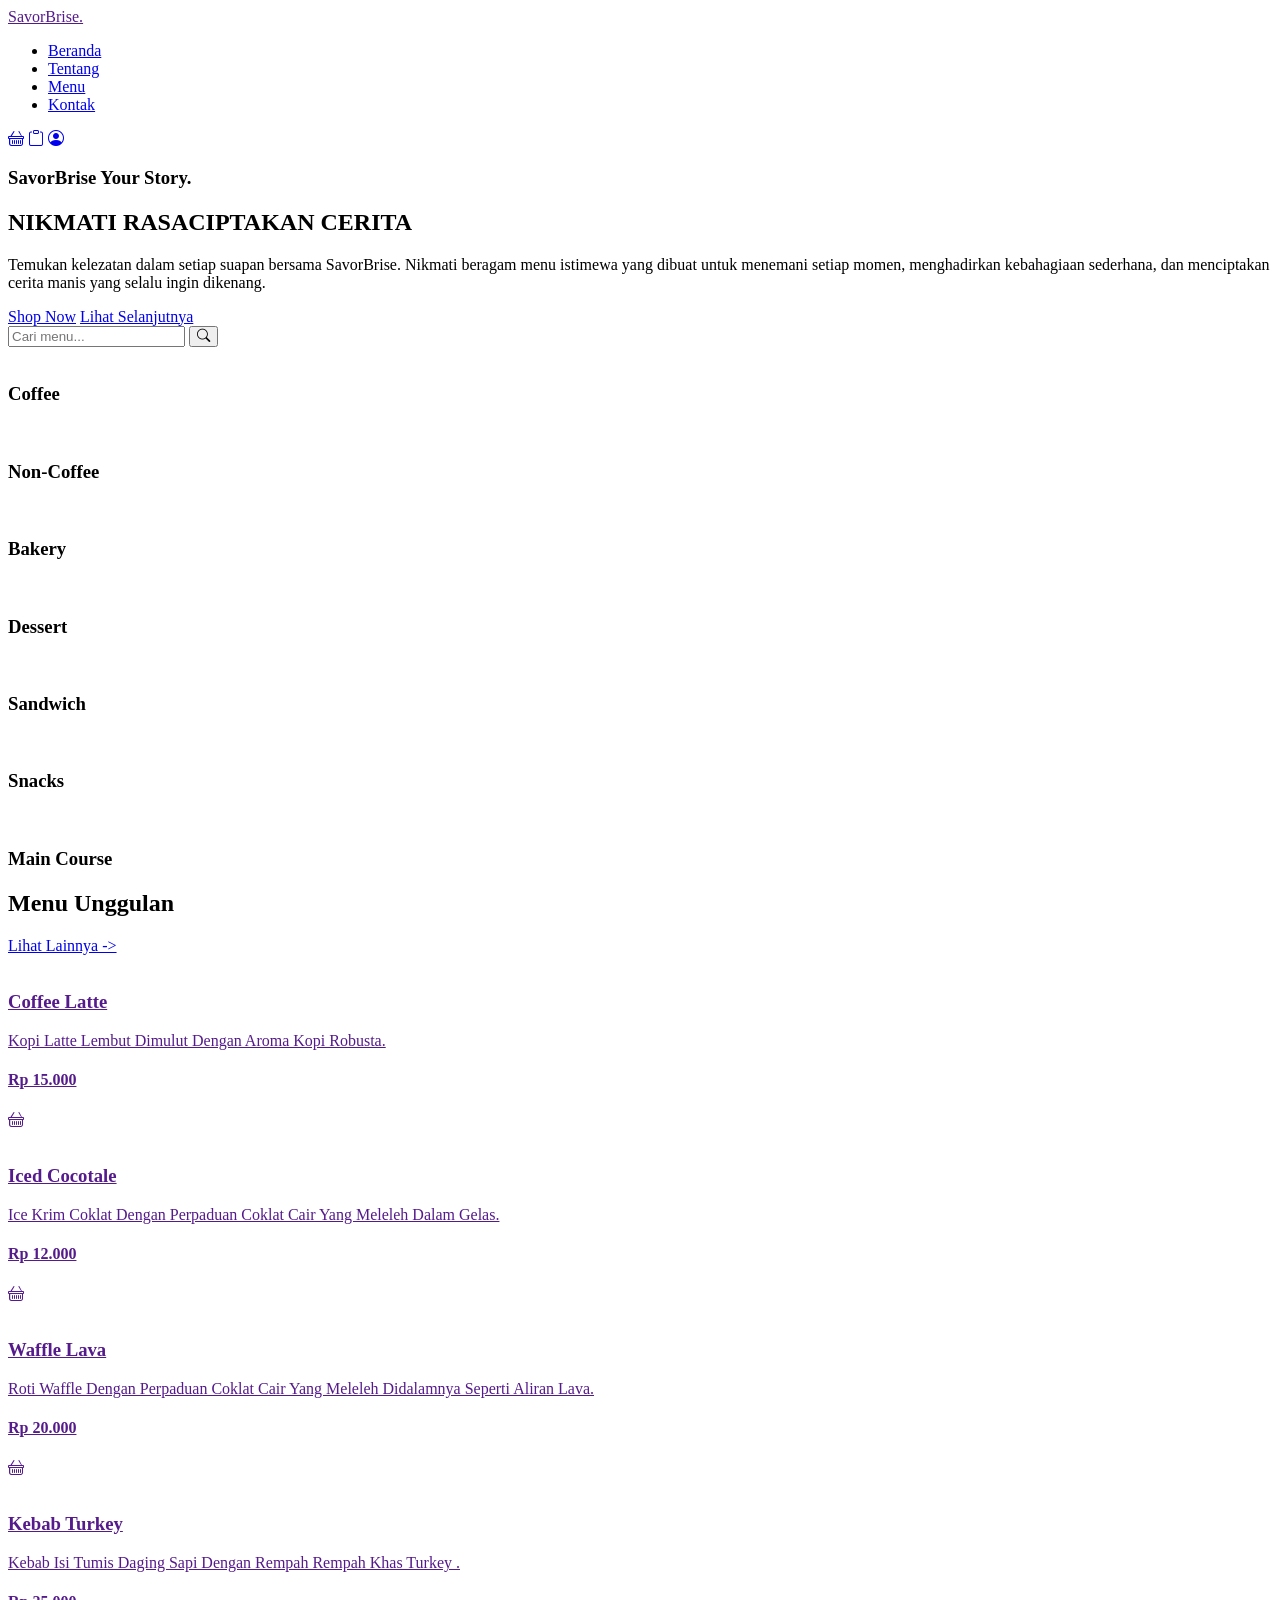
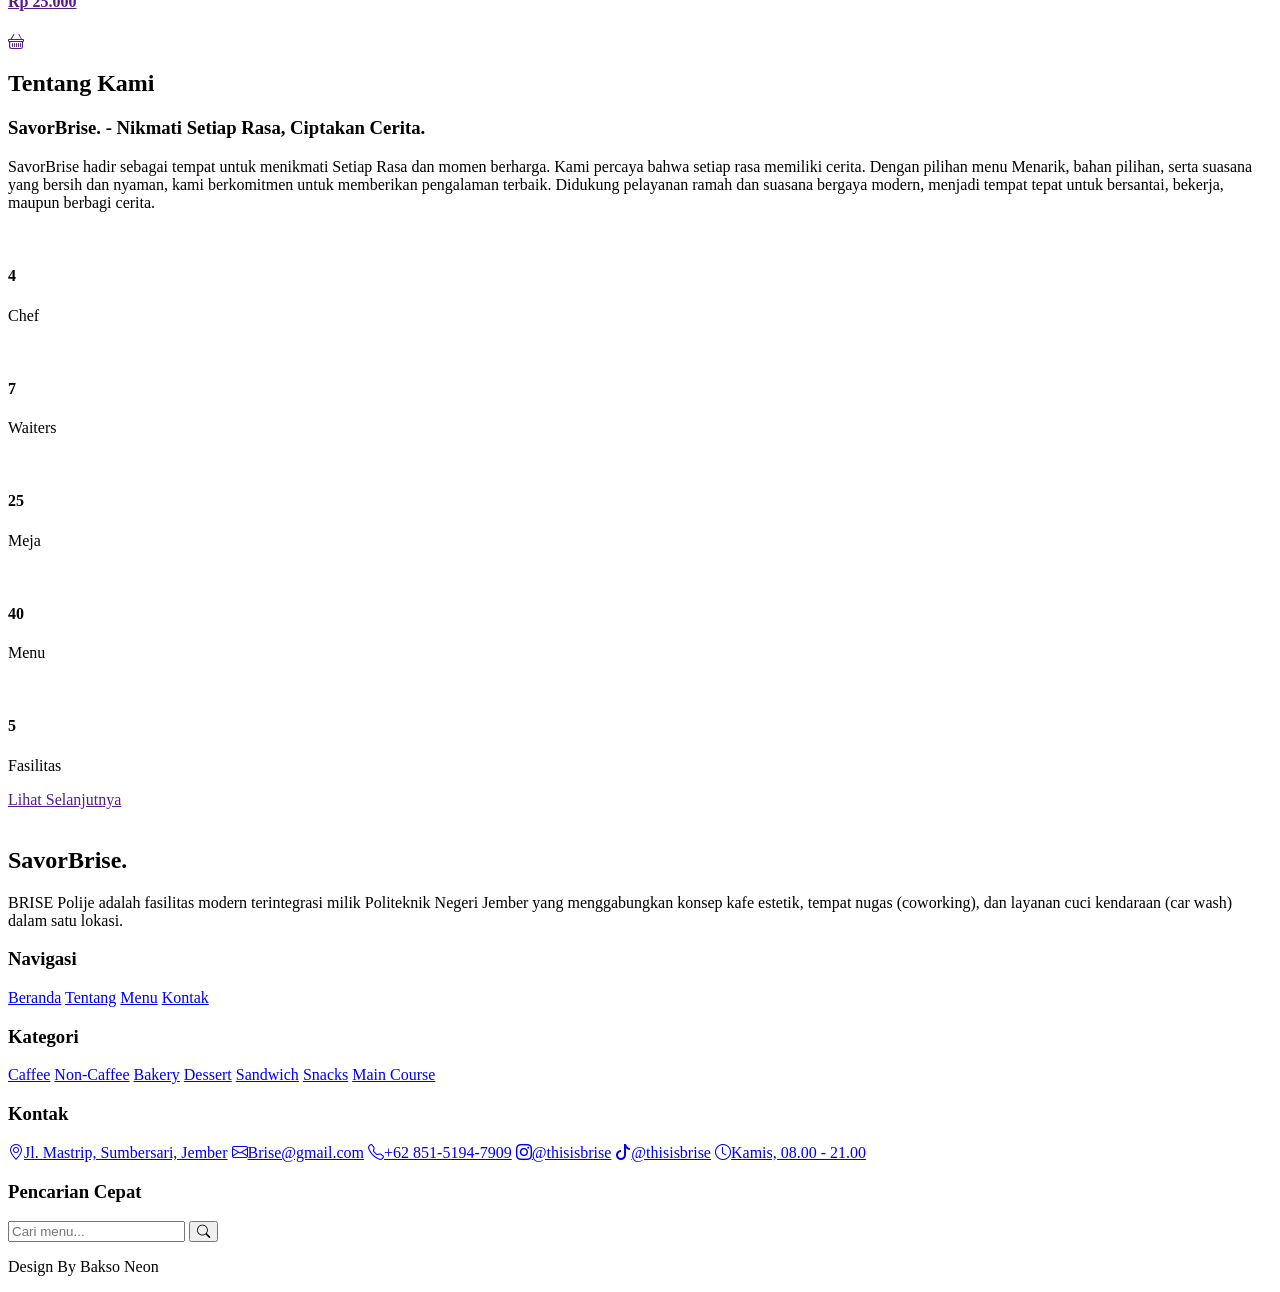
==== Index.html @ 9675079c "Initial commit" ====
<!DOCTYPE html>
<html lang="id">

<head>
    <meta charset="UTF-8">
    <meta name="viewport" content="width=device-width, initial-scale=1.0">
    <link rel="stylesheet" href="https://cdn.jsdelivr.net/npm/bootstrap-icons@1.11.3/font/bootstrap-icons.min.css">
    <title>Beranda - SavorBrise.</title>
</head>

<body>

    <!-- navbar -->
    <header id="navbarSection">
        <div><a href="">SavorBrise.</a></div>

        <ul>
            <li><a href="Index.html">Beranda</a></li>
            <li><a href="Tentang.html">Tentang</a></li>
            <li><a href="Menu.html">Menu</a></li>
            <li><a href="Kontak.html">Kontak</a></li>
        </ul>

        <div>
            <a href="Keranjang.html"><i class="bi bi-basket"></i></a>
            <a href="riwayat"><i class="bi bi-clipboard"></i></a>
            <a href="profil"><i class="bi bi-person-circle"></i></a>
        </div>
    </header>

    <main>
        <!-- hero section -->
        <section id="heroSection">
            <h3>SavorBrise Your Story.</h3>
            <h1>NIKMATI RASACIPTAKAN CERITA </h1>
            <p>Temukan kelezatan dalam setiap suapan bersama SavorBrise. Nikmati beragam menu istimewa yang dibuat untuk
                menemani setiap momen, menghadirkan kebahagiaan sederhana, dan menciptakan cerita manis yang selalu
                ingin dikenang.</p>

            <div>
                <a href="menu">Shop Now</a>
                <a href="#">Lihat Selanjutnya</a>
            </div>
        </section>

        <!-- search dan kataloh menu section -->
        <section id="katalogSection">
            <!-- search -->
            <div class="search-box">
                <input type="search" placeholder="Cari menu...">
                <button type="submit"><i class="bi bi-search"></i></button>
            </div>

            <!-- katalog -->
            <div id="katalogMenu">
                <div class="katalog">
                    <div class="gambarKatalog"><img src="coffee.png" alt=""></div>
                    <h3>Coffee</h3>
                </div>

                <div class="katalog">
                    <div class="gambarKatalog"><img src="non-coffee.png" alt=""></div>
                    <h3>Non-Coffee</h3>
                </div>

                <div class="katalog">
                    <div class="gambarKatalog"><img src="bakery.png" alt=""></div>
                    <h3>Bakery</h3>
                </div>

                <div class="katalog">
                    <div class="gambarKatalog"><img src="dessert.png" alt=""></div>
                    <h3>Dessert</h3>
                </div>

                <div class="katalog">
                    <div class="gambarKatalog"><img src="sandwich.png" alt=""></div>
                    <h3>Sandwich</h3>
                </div>

                <div class="katalog">
                    <div class="gambarKatalog"><img src="Snacks.png" alt=""></div>
                    <h3>Snacks</h3>
                </div>

                <div class="katalog">
                    <div class="gambarKatalog"><img src="main-course.png" alt=""></div>
                    <h3>Main Course</h3>
                </div>
            </div>
        </section>

        <!-- menu unggulan -->
        <section id="menuSection">
            <div>
                <h2>Menu Unggulan</h2>
                <a href="menu">Lihat Lainnya -></a>
            </div>

            <div id="menuUnggulan">
                <div class="menuCard">
                    <a href="">
                        <div class="gambarKatalog"><img src="caffee-latte.png" alt=""></div>
                        <h3>Coffee Latte</h3>
                        <p>Kopi Latte Lembut Dimulut Dengan Aroma Kopi Robusta.</p>
                        <div>
                            <h4>Rp 15.000</h4>
                            <i class="bi bi-basket"></i>
                        </div>
                    </a>
                </div>

                <div class="menuCard">
                    <a href="">
                        <div class="gambarKatalog"><img src="iced-cocolate.png" alt=""></div>
                        <h3>Iced Cocotale</h3>
                        <p>Ice Krim Coklat Dengan Perpaduan Coklat Cair Yang Meleleh Dalam Gelas.</p>
                        <div>
                            <h4>Rp 12.000</h4>
                            <i class="bi bi-basket"></i>
                        </div>
                    </a>
                </div>

                <div class="menuCard">
                    <a href="">
                        <div class="gambarKatalog"><img src="waffle-lava.png" alt=""></div>
                        <h3>Waffle Lava</h3>
                        <p>Roti Waffle Dengan Perpaduan Coklat Cair Yang Meleleh Didalamnya Seperti Aliran Lava.</p>
                        <div>
                            <h4>Rp 20.000</h4>
                            <i class="bi bi-basket"></i>
                        </div>
                    </a>
                </div>

                <div class="menuCard">
                    <a href="">
                        <div class="gambarKatalog"><img src="kebab-turkey.png" alt=""></div>
                        <h3>Kebab Turkey</h3>
                        <p>Kebab Isi Tumis Daging Sapi Dengan Rempah Rempah Khas Turkey .</p>
                        <div>
                            <h4>Rp 25.000</h4>
                            <i class="bi bi-basket"></i>
                        </div>
                    </a>
                </div>
            </div>
        </section>

        <!-- tentang kami -->
        <section id="tentangSection">
            <div class="info">
                <h2>Tentang Kami</h2>
                <h3>SavorBrise. - Nikmati Setiap Rasa, Ciptakan Cerita.</h3>
                <p>SavorBrise hadir sebagai tempat untuk menikmati Setiap Rasa dan momen berharga. Kami percaya bahwa
                    setiap rasa memiliki cerita. Dengan pilihan menu Menarik, bahan pilihan, serta suasana yang bersih
                    dan nyaman, kami berkomitmen untuk memberikan pengalaman terbaik. Didukung pelayanan ramah dan
                    suasana bergaya modern, menjadi tempat tepat untuk bersantai, bekerja, maupun berbagi cerita.</p>
                <div id="inventaris">
                    <div class="cardInventaris">
                        <img src="" alt="">
                        <div>
                            <h4>4</h4>
                            <p>Chef</p>
                        </div>
                    </div>
                    <div class="cardInventaris">
                        <img src="" alt="">
                        <div>
                            <h4>7</h4>
                            <p>Waiters</p>
                        </div>
                    </div>
                    <div class="cardInventaris">
                        <img src="" alt="">
                        <div>
                            <h4>25</h4>
                            <p>Meja</p>
                        </div>
                    </div>
                    <div class="cardInventaris">
                        <img src="" alt="">
                        <div>
                            <h4>40</h4>
                            <p>Menu</p>
                        </div>
                    </div>
                    <div class="cardInventaris">
                        <img src="" alt="">
                        <div>
                            <h4>5</h4>
                            <p>Fasilitas</p>
                        </div>
                    </div>
                </div>
                <a href="">Lihat Selanjutnya</a>
            </div>
            <div class="img-brise">
                <img src="" alt="">
            </div>
        </section>
    </main>

    <!-- footer section -->
    <footer id="footerSection">
        <div class="footerTop">
            <div>
                <h2>SavorBrise.</h2>
                <p>BRISE Polije adalah fasilitas modern terintegrasi milik Politeknik Negeri Jember yang
                    menggabungkan konsep kafe estetik, tempat nugas (coworking), dan layanan cuci kendaraan (car
                    wash) dalam satu lokasi.</p>
            </div>
            <div>
                <h3>Navigasi</h3>
                <a href="Index.html">Beranda</a>
                <a href="Tentang.html">Tentang</a>
                <a href="Menu.html">Menu</a>
                <a href="Kontak.html">Kontak</a>
            </div>
            <div>
                <h3>Kategori</h3>
                <a href="Menu.html">Caffee</a>
                <a href="Menu.html">Non-Caffee</a>
                <a href="Menu.html">Bakery</a>
                <a href="Menu.html">Dessert</a>
                <a href="Menu.html">Sandwich</a>
                <a href="Menu.html">Snacks</a>
                <a href="Menu.html">Main Course</a>
            </div>
            <div>
                <h3>Kontak</h3>
                <a href="Kontak.html"><i class="bi bi-geo-alt"></i>Jl. Mastrip, Sumbersari, Jember</a>
                <a href="Kontak.html"><i class="bi bi-envelope"></i>Brise@gmail.com</a>
                <a href="Kontak.html"><i class="bi bi-telephone"></i>+62 851-5194-7909</a>
                <a href="Kontak.html"><i class="bi bi-instagram"></i>@thisisbrise</a>
                <a href="Kontak.html"><i class="bi bi-tiktok"></i>@thisisbrise</a>
                <a href="Kontak.html"><i class="bi bi-clock"></i>Kamis, 08.00 - 21.00</a>
            </div>
            <div>
                <h3>Pencarian Cepat</h3>
                <div class="search-box">
                    <input type="search" placeholder="Cari menu...">
                    <button type="submit"><i class="bi bi-search"></i></button>
                </div>
            </div>
        </div>
        <div id="footerBottom">
            <p>Design By Bakso Neon</p>
        </div>
    </footer>

</body>

</html>
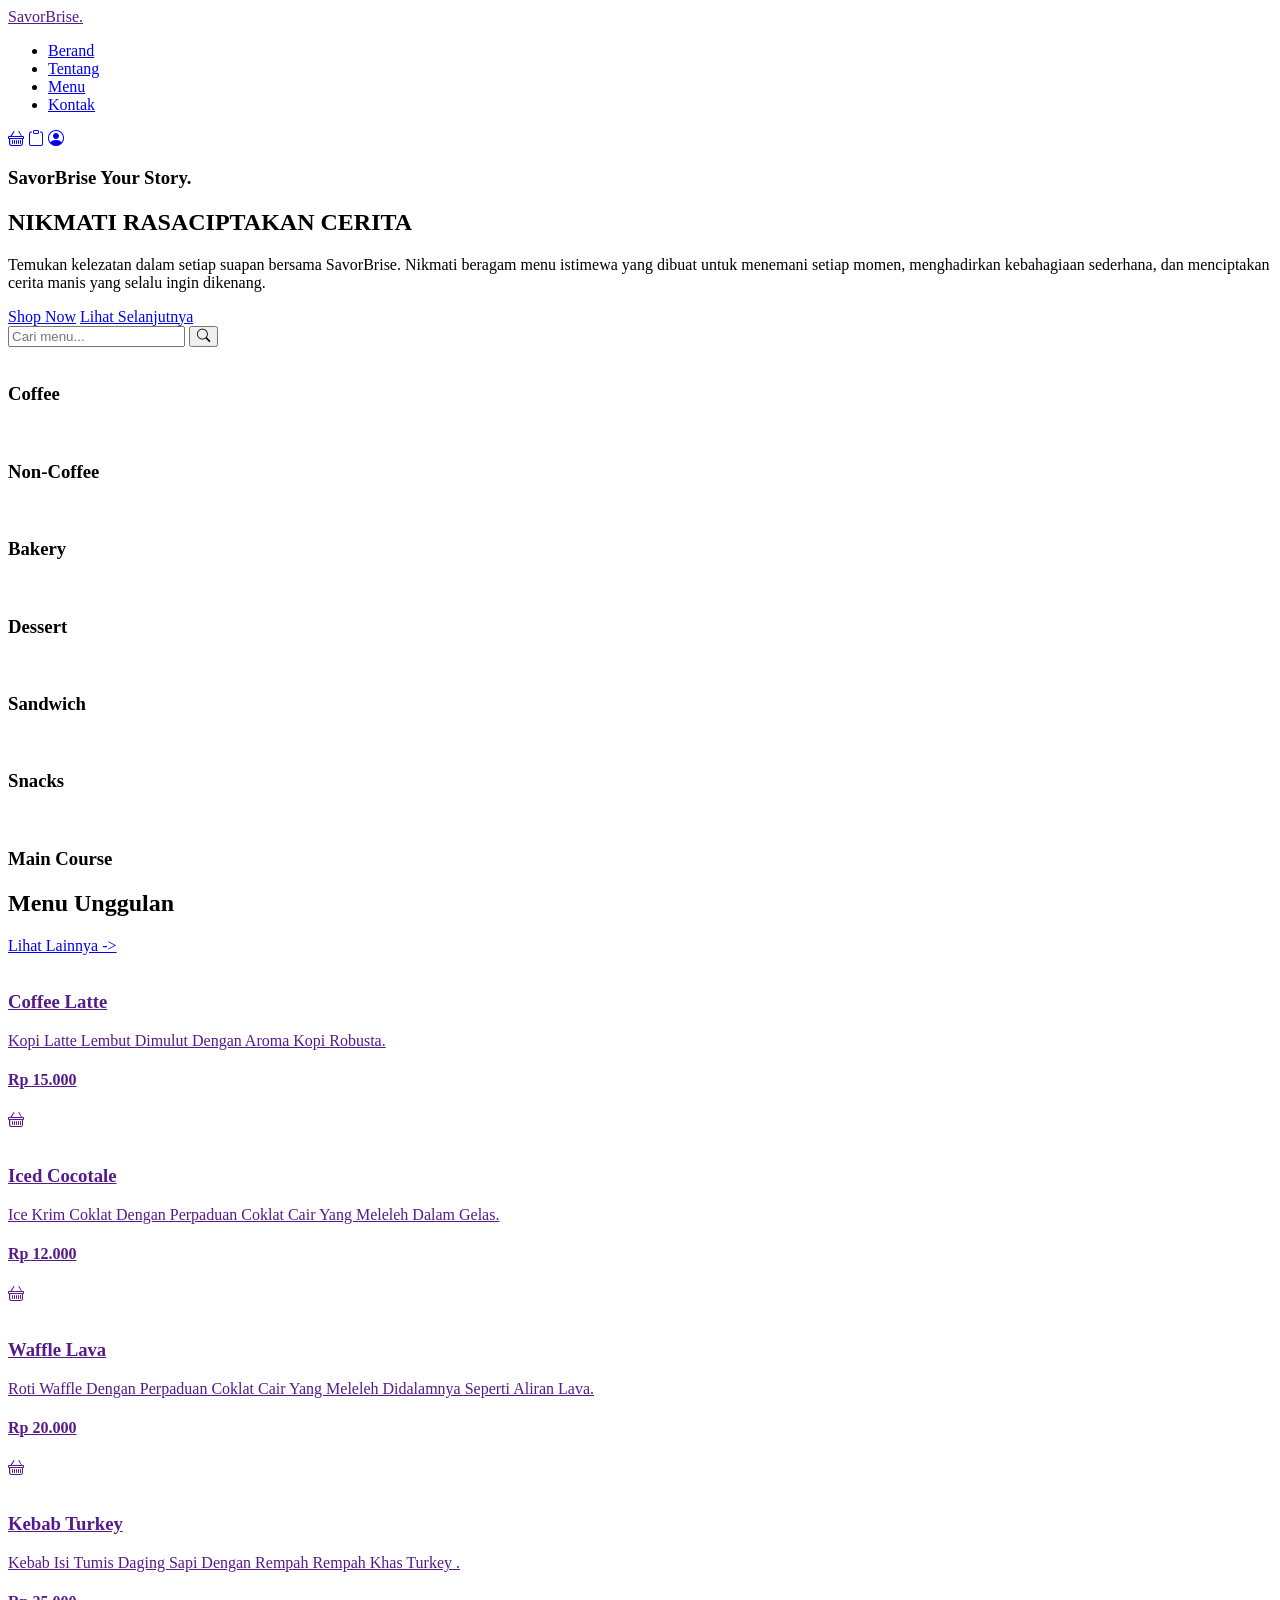
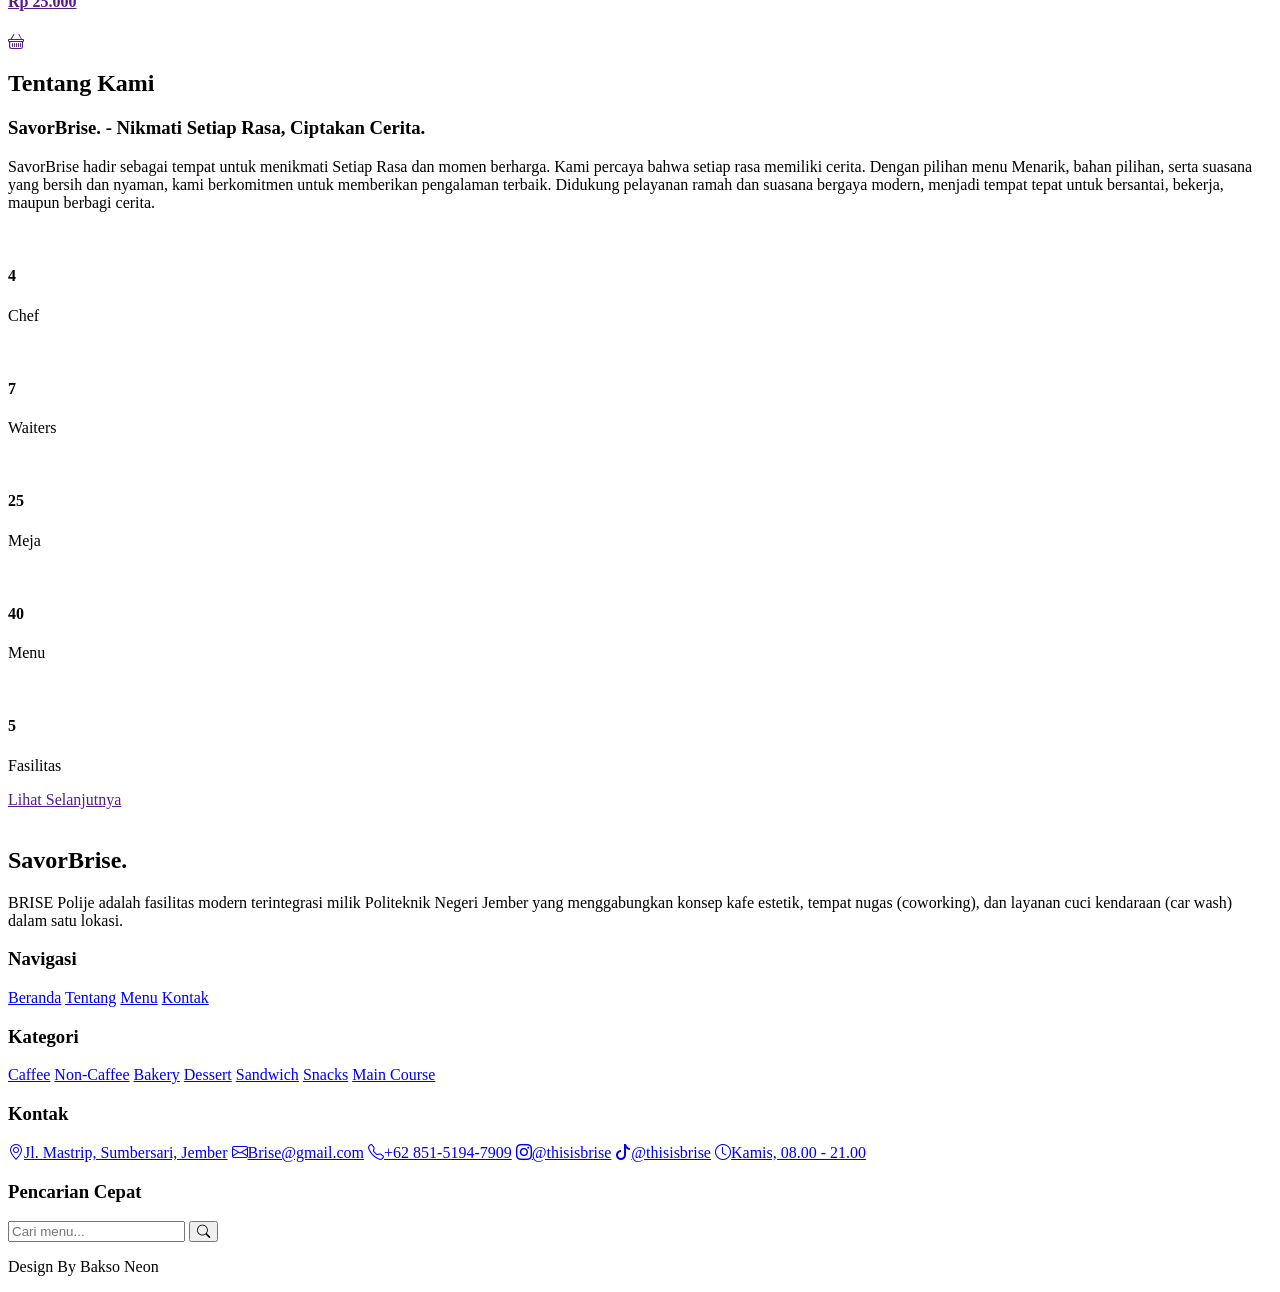
==== commit bf1c240c: "Initial commit" ====
--- a/Index.html
+++ b/Index.html
@@ -15,7 +15,7 @@
         <div><a href="">SavorBrise.</a></div>
 
         <ul>
-            <li><a href="Index.html">Beranda</a></li>
+            <li><a href="Index.html">Berand</a></li>
             <li><a href="Tentang.html">Tentang</a></li>
             <li><a href="Menu.html">Menu</a></li>
             <li><a href="Kontak.html">Kontak</a></li>
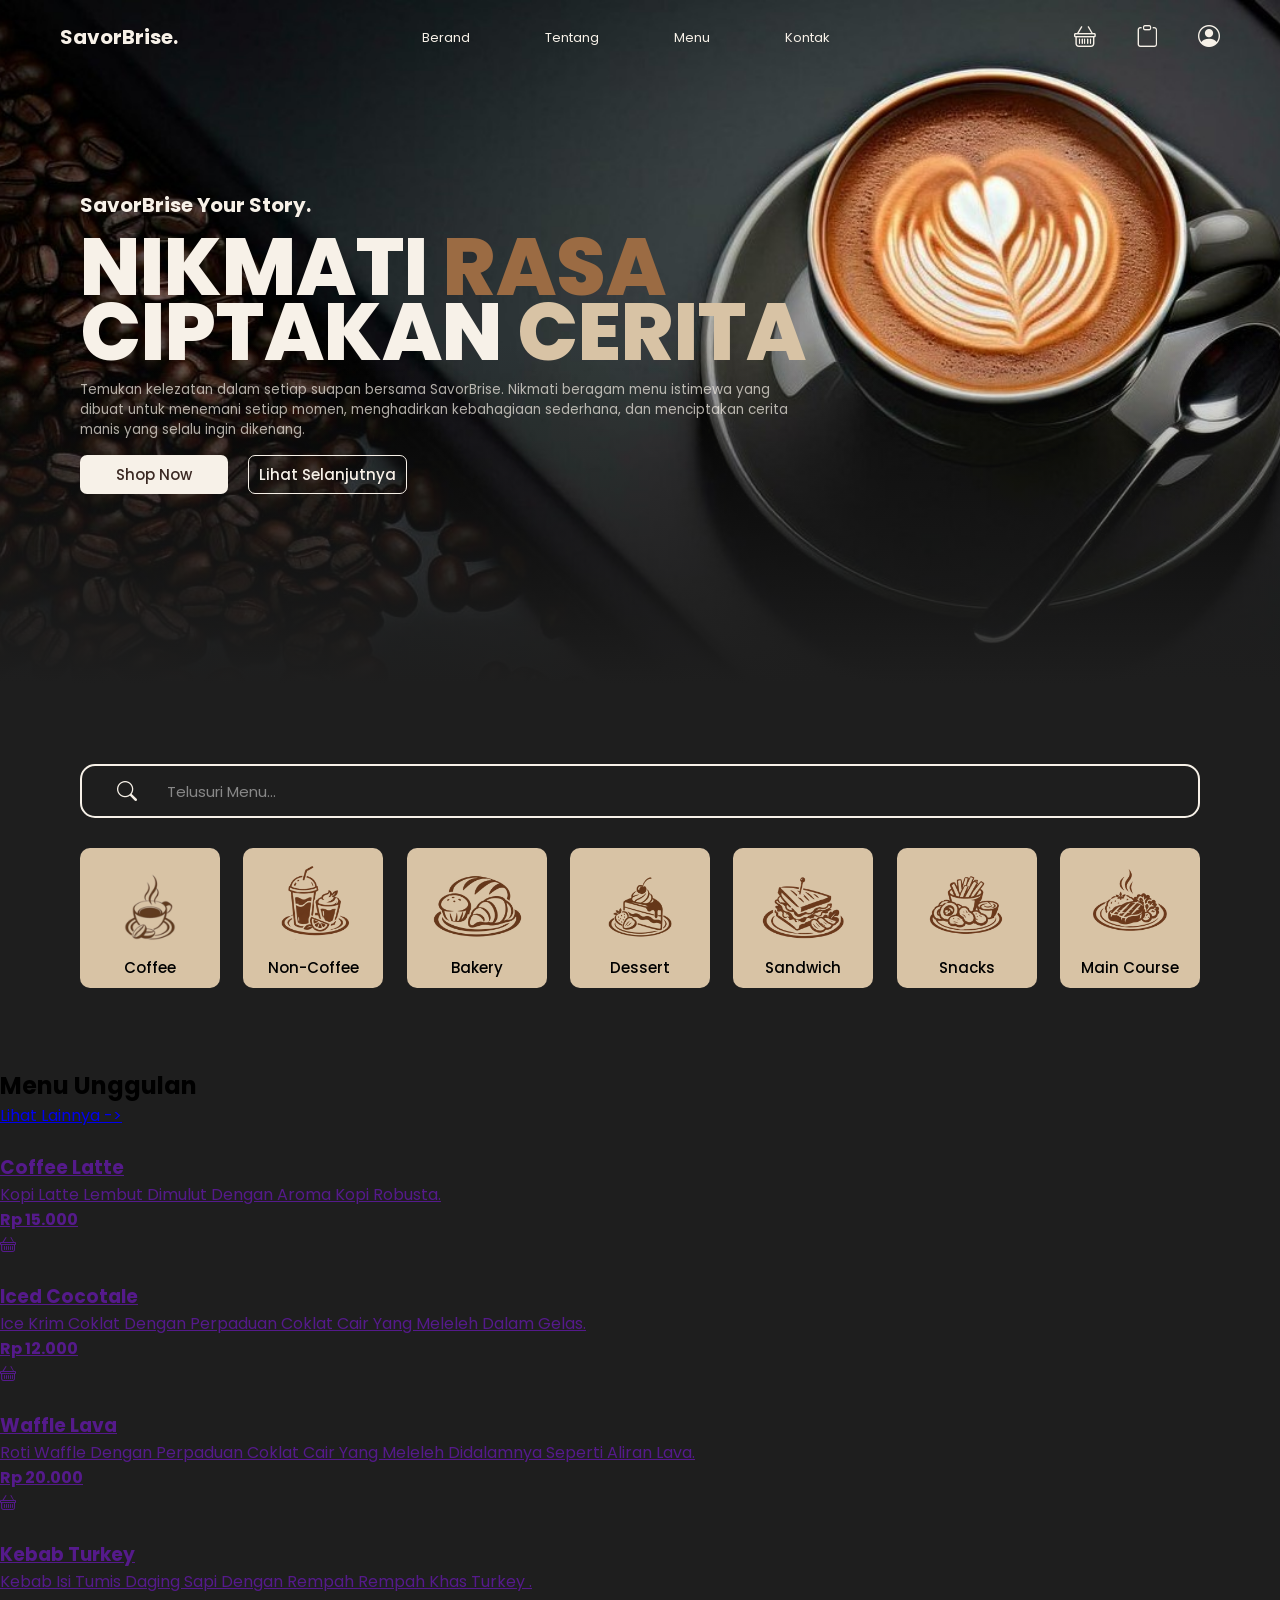
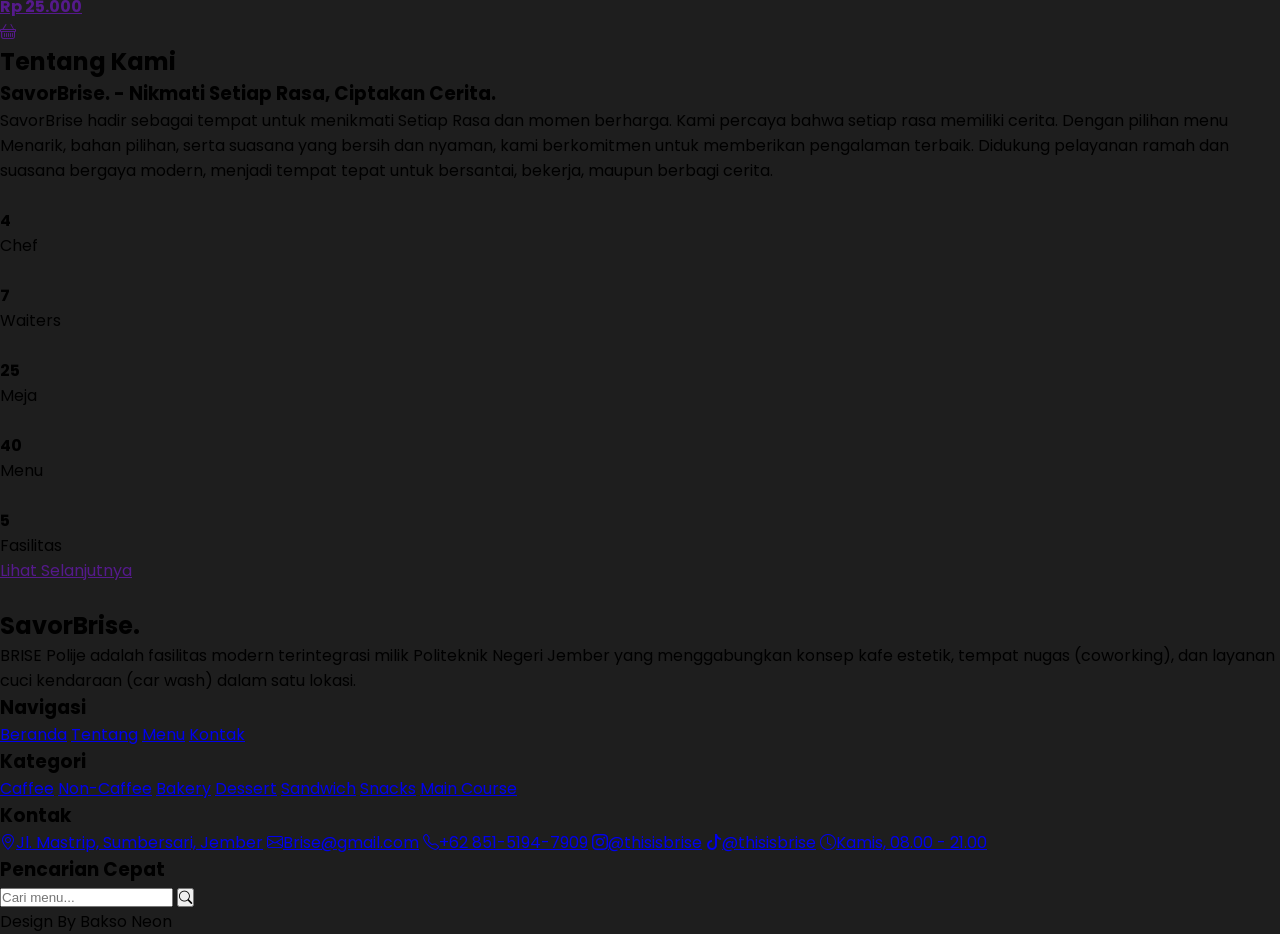
==== commit c71b77f8: "halaman beranda update" ====
--- a/Index.html
+++ b/Index.html
@@ -4,6 +4,12 @@
 <head>
     <meta charset="UTF-8">
     <meta name="viewport" content="width=device-width, initial-scale=1.0">
+
+    <!-- link css -->
+    <link rel="stylesheet" href="css/navbar.css">
+    <link rel="stylesheet" href="css/style.css">
+
+    <!-- bootstrap icon -->
     <link rel="stylesheet" href="https://cdn.jsdelivr.net/npm/bootstrap-icons@1.11.3/font/bootstrap-icons.min.css">
     <title>Beranda - SavorBrise.</title>
 </head>
@@ -11,17 +17,17 @@
 <body>
 
     <!-- navbar -->
-    <header id="navbarSection">
-        <div><a href="">SavorBrise.</a></div>
-
-        <ul>
+    <header id="navbarSection" class="navbarSection">
+        <div class="logo"><a href="">SavorBrise.</a></div>
+
+        <ul class="menu">
             <li><a href="Index.html">Berand</a></li>
             <li><a href="Tentang.html">Tentang</a></li>
             <li><a href="Menu.html">Menu</a></li>
             <li><a href="Kontak.html">Kontak</a></li>
         </ul>
 
-        <div>
+        <div class="menuIcon">
             <a href="Keranjang.html"><i class="bi bi-basket"></i></a>
             <a href="riwayat"><i class="bi bi-clipboard"></i></a>
             <a href="profil"><i class="bi bi-person-circle"></i></a>
@@ -30,61 +36,64 @@
 
     <main>
         <!-- hero section -->
-        <section id="heroSection">
+        <section id="heroSection" class="heroSection">
             <h3>SavorBrise Your Story.</h3>
-            <h1>NIKMATI RASACIPTAKAN CERITA </h1>
+            <h1>NIKMATI <span style="color:var(--mocha-color);">RASA</span> <br>
+                CIPTAKAN <span style="color:var(--beige-color);">CERITA</span> </h1>
             <p>Temukan kelezatan dalam setiap suapan bersama SavorBrise. Nikmati beragam menu istimewa yang dibuat untuk
                 menemani setiap momen, menghadirkan kebahagiaan sederhana, dan menciptakan cerita manis yang selalu
                 ingin dikenang.</p>
 
-            <div>
-                <a href="menu">Shop Now</a>
-                <a href="#">Lihat Selanjutnya</a>
-            </div>
+            <div class="btn">
+                <a class="btnWhite" href="menu">Shop Now</a>
+                <a class="btnTrans" href="#">Lihat Selanjutnya</a>
+            </div>
+
+            <div class="blur"></div>
         </section>
 
         <!-- search dan kataloh menu section -->
-        <section id="katalogSection">
+        <section id="katalogSection" class="katalogSection">
             <!-- search -->
-            <div class="search-box">
-                <input type="search" placeholder="Cari menu...">
-                <button type="submit"><i class="bi bi-search"></i></button>
-            </div>
+            <form class="searchBox">
+                <i class="bi bi-search"></i>
+                <input type="search" placeholder="Telusuri Menu...">
+            </form>
 
             <!-- katalog -->
-            <div id="katalogMenu">
-                <div class="katalog">
-                    <div class="gambarKatalog"><img src="coffee.png" alt=""></div>
+            <div id="kategoriMenu" class="kategoriMenu">
+                <div class="kategoriCard">
+                    <img src="assets/coffee.svg" alt="Coffee">
                     <h3>Coffee</h3>
                 </div>
 
-                <div class="katalog">
-                    <div class="gambarKatalog"><img src="non-coffee.png" alt=""></div>
+                <div class="kategoriCard">
+                    <img src="assets/non-coffee.svg" alt="">
                     <h3>Non-Coffee</h3>
                 </div>
 
-                <div class="katalog">
-                    <div class="gambarKatalog"><img src="bakery.png" alt=""></div>
+                <div class="kategoriCard">
+                    <img src="assets/bakery.svg" alt="">
                     <h3>Bakery</h3>
                 </div>
 
-                <div class="katalog">
-                    <div class="gambarKatalog"><img src="dessert.png" alt=""></div>
+                <div class="kategoriCard">
+                    <img src="assets/dessert.svg" alt="">
                     <h3>Dessert</h3>
                 </div>
 
-                <div class="katalog">
-                    <div class="gambarKatalog"><img src="sandwich.png" alt=""></div>
+                <div class="kategoriCard">
+                    <img src="assets/sandwich.svg" alt="">
                     <h3>Sandwich</h3>
                 </div>
 
-                <div class="katalog">
-                    <div class="gambarKatalog"><img src="Snacks.png" alt=""></div>
+                <div class="kategoriCard">
+                    <img src="assets/snack.svg" alt="">
                     <h3>Snacks</h3>
                 </div>
 
-                <div class="katalog">
-                    <div class="gambarKatalog"><img src="main-course.png" alt=""></div>
+                <div class="kategoriCard">
+                    <img src="assets/main-course.svg" alt="">
                     <h3>Main Course</h3>
                 </div>
             </div>
@@ -100,7 +109,7 @@
             <div id="menuUnggulan">
                 <div class="menuCard">
                     <a href="">
-                        <div class="gambarKatalog"><img src="caffee-latte.png" alt=""></div>
+                        <div class="gambarKategori"><img src="caffee-latte.png" alt=""></div>
                         <h3>Coffee Latte</h3>
                         <p>Kopi Latte Lembut Dimulut Dengan Aroma Kopi Robusta.</p>
                         <div>
@@ -112,7 +121,7 @@
 
                 <div class="menuCard">
                     <a href="">
-                        <div class="gambarKatalog"><img src="iced-cocolate.png" alt=""></div>
+                        <div class="gambarKategori"><img src="iced-cocolate.png" alt=""></div>
                         <h3>Iced Cocotale</h3>
                         <p>Ice Krim Coklat Dengan Perpaduan Coklat Cair Yang Meleleh Dalam Gelas.</p>
                         <div>
@@ -124,7 +133,7 @@
 
                 <div class="menuCard">
                     <a href="">
-                        <div class="gambarKatalog"><img src="waffle-lava.png" alt=""></div>
+                        <div class="gambarKategori"><img src="waffle-lava.png" alt=""></div>
                         <h3>Waffle Lava</h3>
                         <p>Roti Waffle Dengan Perpaduan Coklat Cair Yang Meleleh Didalamnya Seperti Aliran Lava.</p>
                         <div>
@@ -136,7 +145,7 @@
 
                 <div class="menuCard">
                     <a href="">
-                        <div class="gambarKatalog"><img src="kebab-turkey.png" alt=""></div>
+                        <div class="gambarKategori"><img src="kebab-turkey.png" alt=""></div>
                         <h3>Kebab Turkey</h3>
                         <p>Kebab Isi Tumis Daging Sapi Dengan Rempah Rempah Khas Turkey .</p>
                         <div>
--- a/css/navbar.css
+++ b/css/navbar.css
@@ -0,0 +1,43 @@
+.navbarSection{
+    position: fixed;
+    display: flex;
+    justify-content: space-between;
+    align-items: center;
+    padding: 20px 60px;
+    width: 100%;
+    z-index: 10;
+}
+
+.logo{
+    font-family: "Poppins", sans-serif;
+    font-weight: bold;
+    font-size: 20px;
+}
+
+.logo a{
+    text-decoration: none;
+    color: var(--cream-color);
+}
+
+.menu{
+    display: flex;
+    justify-content: space-between;
+    gap: 75px;
+    list-style: none;
+}
+
+.menu a{
+    font-size: 13px;
+    color: var(--cream-color);
+    text-decoration: none;
+}
+
+.menuIcon{
+    display: flex;
+    gap: 40px;
+}
+
+.menuIcon a{
+    font-size: 22px;
+    color: var(--cream-color);
+}
--- a/css/style.css
+++ b/css/style.css
@@ -0,0 +1,187 @@
+@import url('https://fonts.googleapis.com/css2?family=Poppins:wght@100;200;300;400;500;600;700;800;900&display=swap');
+
+* {
+    margin: 0;
+    padding: 0;
+    box-sizing: border-box;
+}
+
+:root{
+    --cream-color: #F7F1E8;
+    --beige-color: #D8C3A5;
+    --mocha-color: #9B6B43;
+    --exspreso-color: #3B2923;
+    --blackBg-color: #1E1E1E;
+}
+
+body {
+    font-family: "Poppins", sans-serif;
+    background: var(--blackBg-color);
+}
+
+
+/* Hero Section */
+.heroSection{
+    position: relative;
+    background-image: url("../assets/bgCoffee.jpg");
+    background-size: cover;
+    background-position: center;
+    background-repeat: no-repeat;
+    padding: 190px 80px;
+    display: flex;
+    flex-direction: column;
+    justify-content: center;
+    gap: 15px;
+    color: var(--cream-color);
+}
+
+.heroSection h3{
+    font-size: 20px;
+}
+
+.heroSection h1{
+    font-size: 80px;
+    font-weight: 800;
+    line-height: 65px;
+}
+
+.heroSection p{
+    width: 65%;
+    font-size: 13.5px;
+    color: var(--cream-color);
+    opacity: 70%;
+}
+
+.heroSection .btn {
+    display: flex;
+    gap: 20px;
+}
+
+.btnWhite{
+    padding: 7px 35px;
+    background: var(--cream-color);
+    border: 1px solid transparent;
+    border-radius: 7px;
+    text-decoration: none;
+    font-size: 15px;
+    font-weight: 500;
+    color: var(--exspreso-color);
+    transition: all .3s ease;
+}
+.btnWhite:hover{
+    background: none;
+    text-decoration: none;
+    border: 1px solid var(--cream-color);
+    color: var(--cream-color);
+}
+
+.btnTrans{
+    padding: 7px 10px;
+    background: none;
+    border-radius: 7px;
+    text-decoration: none;
+    font-size: 15px;
+    font-weight: 500;
+    border: 1px solid var(--cream-color);
+    color: var(--cream-color);
+    transition: all .3s ease;
+}
+.btnTrans:hover{
+    background: var(--cream-color);
+    text-decoration: none;
+    border: 1px solid transparent;
+    color: var(--exspreso-color);
+}
+
+.heroSection h1, h3, p, .btn{
+    z-index: 2;
+}
+
+.heroSection .blur{
+    position: absolute;
+    bottom: 0;
+    left: 0;
+    width: 100%;
+    height: 50%;
+    background: linear-gradient(to bottom, #00000000, var(--blackBg-color));
+    z-index: 1;
+}
+
+
+/* ====== */
+.katalogSection{
+    display: flex;
+    flex-direction: column;
+    padding: 80px;
+    gap: 30px;
+}
+
+.searchBox {
+    display: flex;
+    align-items: center;
+    gap: 30px;
+
+    width: 100%;
+    padding: 10px 35px;
+
+    border: 2px solid var(--cream-color);
+    border-radius: 15px;
+}
+
+.searchBox i {
+    font-size: 20px;
+    color: var(--cream-color);
+}
+
+.searchBox input {
+    width: 100%;
+    background: transparent;
+    border: none;
+    outline: none;
+
+    font-family: var(--main-font);
+    font-size: 15px;
+    color: var(--cream-color);
+}
+
+.searchBox input::placeholder {
+    color: #888;
+}
+
+.kategoriMenu{
+    display: flex;
+    justify-content: space-between;
+    width: 100%;
+}
+
+.kategoriMenu .kategoriCard{
+    display: flex;
+    flex-direction: column;
+    align-items: center;
+    justify-content: center;
+    background: var(--beige-color);
+    border-radius: 10px;
+    width: 140px;
+    height: 140px;
+    transform: scale(1);
+    transition: all .3s ease;
+}
+
+.kategoriMenu .kategoriCard:hover{
+    transform: scale(1.1);
+    background: var(--cream-color);
+}
+
+.kategoriMenu .kategoriCard img{
+    width: 70%;
+    height: 70%;
+}
+.kategoriMenu .kategoriCard h3{
+    font-size: 15px;
+    font-weight: 500;
+}
+
+
+
+
+
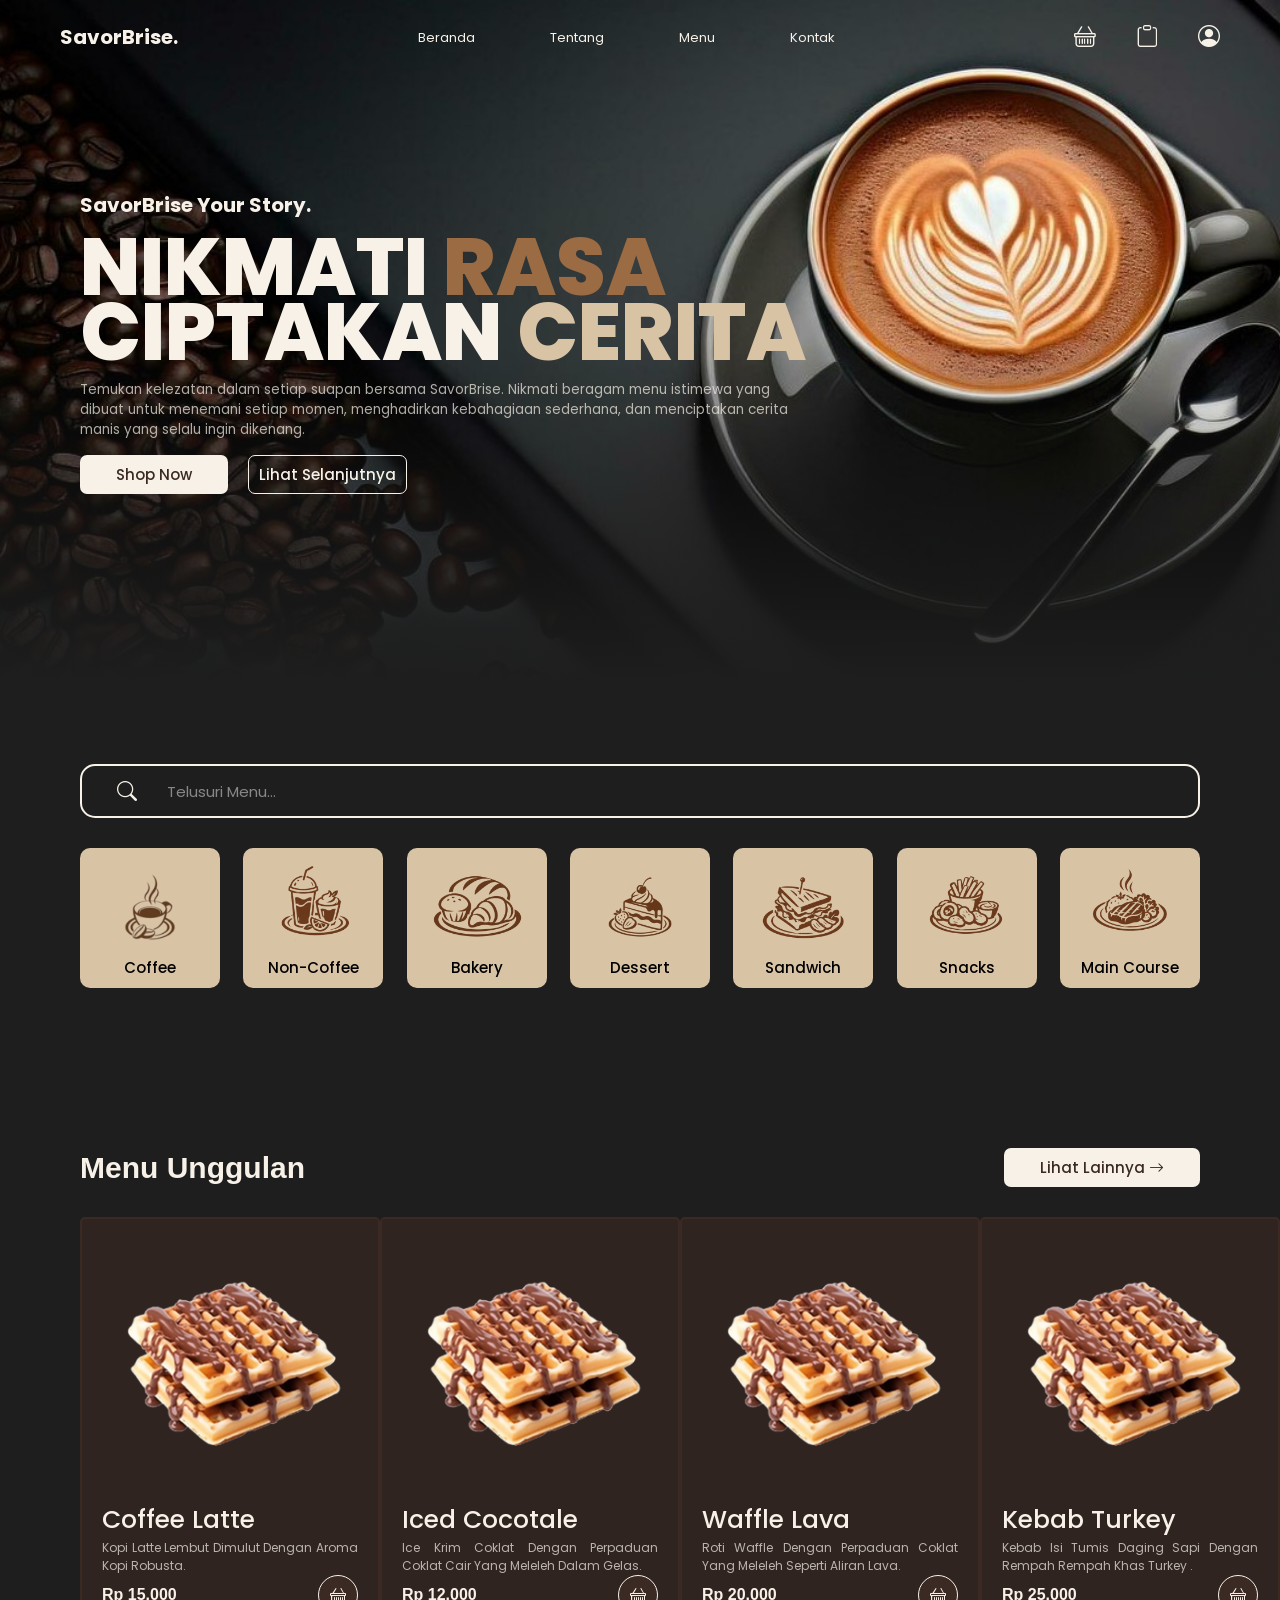
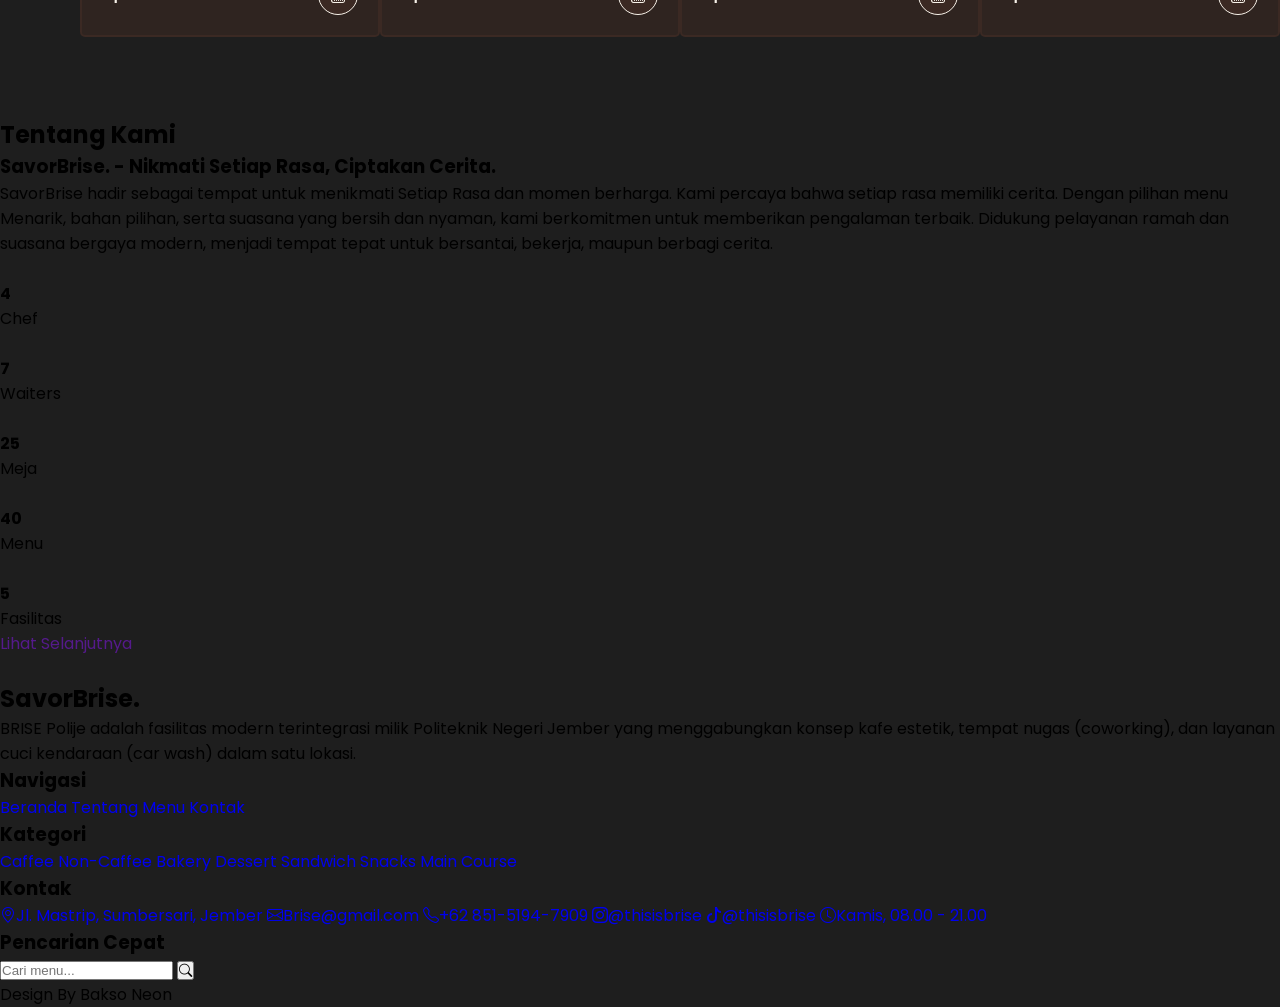
==== commit e4956ad7: "new commit" ====
--- a/Index.html
+++ b/Index.html
@@ -8,6 +8,7 @@
     <!-- link css -->
     <link rel="stylesheet" href="css/navbar.css">
     <link rel="stylesheet" href="css/style.css">
+    <link rel="stylesheet" href="css/cardMenu.css">
 
     <!-- bootstrap icon -->
     <link rel="stylesheet" href="https://cdn.jsdelivr.net/npm/bootstrap-icons@1.11.3/font/bootstrap-icons.min.css">
@@ -21,10 +22,10 @@
         <div class="logo"><a href="">SavorBrise.</a></div>
 
         <ul class="menu">
-            <li><a href="Index.html">Berand</a></li>
-            <li><a href="Tentang.html">Tentang</a></li>
-            <li><a href="Menu.html">Menu</a></li>
-            <li><a href="Kontak.html">Kontak</a></li>
+            <li><a href="Index.html">Beranda</a></li>
+            <li><a href="pages/Tentang.html">Tentang</a></li>
+            <li><a href="pages/Menu.html">Menu</a></li>
+            <li><a href="pages/Kontak.html">Kontak</a></li>
         </ul>
 
         <div class="menuIcon">
@@ -63,97 +64,105 @@
             <!-- katalog -->
             <div id="kategoriMenu" class="kategoriMenu">
                 <div class="kategoriCard">
-                    <img src="assets/coffee.svg" alt="Coffee">
+                    <img src="assets/kategori/coffee.svg" alt="Coffee">
                     <h3>Coffee</h3>
                 </div>
 
                 <div class="kategoriCard">
-                    <img src="assets/non-coffee.svg" alt="">
+                    <img src="assets/kategori/non-coffee.svg" alt="">
                     <h3>Non-Coffee</h3>
                 </div>
 
                 <div class="kategoriCard">
-                    <img src="assets/bakery.svg" alt="">
+                    <img src="assets/kategori/bakery.svg" alt="">
                     <h3>Bakery</h3>
                 </div>
 
                 <div class="kategoriCard">
-                    <img src="assets/dessert.svg" alt="">
+                    <img src="assets/kategori/dessert.svg" alt="">
                     <h3>Dessert</h3>
                 </div>
 
                 <div class="kategoriCard">
-                    <img src="assets/sandwich.svg" alt="">
+                    <img src="assets/kategori/sandwich.svg" alt="">
                     <h3>Sandwich</h3>
                 </div>
 
                 <div class="kategoriCard">
-                    <img src="assets/snack.svg" alt="">
+                    <img src="assets/kategori/snack.svg" alt="">
                     <h3>Snacks</h3>
                 </div>
 
                 <div class="kategoriCard">
-                    <img src="assets/main-course.svg" alt="">
+                    <img src="assets/kategori/main-course.svg" alt="">
                     <h3>Main Course</h3>
                 </div>
             </div>
         </section>
 
         <!-- menu unggulan -->
-        <section id="menuSection">
-            <div>
+        <section id="menuSection" class="menuSection">
+            <div class="menuPageTittle">
                 <h2>Menu Unggulan</h2>
-                <a href="menu">Lihat Lainnya -></a>
-            </div>
-
-            <div id="menuUnggulan">
-                <div class="menuCard">
-                    <a href="">
-                        <div class="gambarKategori"><img src="caffee-latte.png" alt=""></div>
-                        <h3>Coffee Latte</h3>
-                        <p>Kopi Latte Lembut Dimulut Dengan Aroma Kopi Robusta.</p>
-                        <div>
-                            <h4>Rp 15.000</h4>
-                            <i class="bi bi-basket"></i>
-                        </div>
-                    </a>
-                </div>
-
-                <div class="menuCard">
-                    <a href="">
-                        <div class="gambarKategori"><img src="iced-cocolate.png" alt=""></div>
-                        <h3>Iced Cocotale</h3>
-                        <p>Ice Krim Coklat Dengan Perpaduan Coklat Cair Yang Meleleh Dalam Gelas.</p>
-                        <div>
-                            <h4>Rp 12.000</h4>
-                            <i class="bi bi-basket"></i>
-                        </div>
-                    </a>
-                </div>
-
-                <div class="menuCard">
-                    <a href="">
-                        <div class="gambarKategori"><img src="waffle-lava.png" alt=""></div>
-                        <h3>Waffle Lava</h3>
-                        <p>Roti Waffle Dengan Perpaduan Coklat Cair Yang Meleleh Didalamnya Seperti Aliran Lava.</p>
-                        <div>
-                            <h4>Rp 20.000</h4>
-                            <i class="bi bi-basket"></i>
-                        </div>
-                    </a>
-                </div>
-
-                <div class="menuCard">
-                    <a href="">
-                        <div class="gambarKategori"><img src="kebab-turkey.png" alt=""></div>
-                        <h3>Kebab Turkey</h3>
-                        <p>Kebab Isi Tumis Daging Sapi Dengan Rempah Rempah Khas Turkey .</p>
-                        <div>
-                            <h4>Rp 25.000</h4>
-                            <i class="bi bi-basket"></i>
-                        </div>
-                    </a>
-                </div>
+                <a class="btnWhite" href="menu">Lihat Lainnya <i class="bi bi-arrow-right"></i></a>
+            </div>
+
+            <div id="menuUnggulan" class="menuUnggulan">
+                <a href="">
+                    <div class="menuCard">
+                        <img src="assets/menu/waffle.png" alt="">
+                        <div class="infoMenu">
+                            <h3>Coffee Latte</h3>
+                            <p>Kopi Latte Lembut Dimulut Dengan Aroma Kopi Robusta.</p>
+                            <div>
+                                <h4>Rp 15.000</h4>
+                                <i class="bi bi-basket"></i>
+                            </div>
+                        </div>
+                    </div>
+                </a>
+
+                <a href="">
+                    <div class="menuCard">
+                        <img src="assets/menu/waffle.png" alt="">
+                        <div class="infoMenu">
+                            <h3>Iced Cocotale</h3>
+                            <p>Ice Krim Coklat Dengan Perpaduan Coklat Cair Yang Meleleh Dalam Gelas.</p>
+                            <div>
+                                <h4>Rp 12.000</h4>
+                                <i class="bi bi-basket"></i>
+                            </div>
+                        </div>
+                    </div>
+                </a>
+
+                <a href="">
+                    <div class="menuCard">
+                        <img src="assets/menu/waffle.png" alt="">
+                        <div class="infoMenu">
+                            <h3>Waffle Lava</h3>
+                            <p>Roti Waffle Dengan Perpaduan Coklat Yang Meleleh Seperti Aliran Lava.</p>
+                            <div>
+                                <h4>Rp 20.000</h4>
+                                <i class="bi bi-basket"></i>
+                            </div>
+                        </div>
+                    </div>
+                </a>
+
+                <a href="">
+                    <div class="menuCard">
+                        <img src="assets/menu/waffle.png" alt="">
+                        <div class="infoMenu">
+                            <h3>Kebab Turkey</h3>
+                            <p>Kebab Isi Tumis Daging Sapi Dengan Rempah Rempah Khas Turkey .</p>
+                            <div>
+                                <h4>Rp 25.000</h4>
+                                <i class="bi bi-basket"></i>
+                            </div>
+                        </div>
+                    </div>
+                </a>
             </div>
         </section>
 
--- a/css/style.css
+++ b/css/style.css
@@ -14,11 +14,14 @@
     --blackBg-color: #1E1E1E;
 }
 
+a{
+    text-decoration: none;
+}
+
 body {
     font-family: "Poppins", sans-serif;
     background: var(--blackBg-color);
 }
-
 
 /* Hero Section */
 .heroSection{
@@ -108,7 +111,7 @@
 }
 
 
-/* ====== */
+/* === Kategori section === */
 .katalogSection{
     display: flex;
     flex-direction: column;
@@ -168,7 +171,7 @@
 }
 
 .kategoriMenu .kategoriCard:hover{
-    transform: scale(1.1);
+    transform: scale(1.05);
     background: var(--cream-color);
 }
 
@@ -182,6 +185,33 @@
 }
 
 
-
-
-
+/* === menu unggulan === */
+.menuSection{
+    display: flex;
+    flex-direction: column;
+    padding: 80px;
+    gap: 30px;
+}
+
+.menuSection .menuPageTittle{
+    display: flex;
+    justify-content: space-between;
+    align-items: center;
+}
+
+.menuSection .menuPageTittle h2{
+    color: var(--cream-color);
+    font-size: 30px;
+    font-weight: 600;
+}
+
+.menuUnggulan{
+    display: flex;
+    justify-content: space-between;
+}
+
+
+
+
+
+
--- a/css/cardMenu.css
+++ b/css/cardMenu.css
@@ -0,0 +1,56 @@
+.menuCard{
+    display: flex;
+    flex-direction: column;
+    justify-content: space-between;
+    background: #3b29239e;
+    border: 2px solid var(--exspreso-color);
+    border-radius: 5px;
+    height: 420px;
+    width: 300px;
+    padding: 20px;
+    transform: translateY(0);
+    transition: transform .3s ease;
+}
+.menuCard:hover{
+    transform: translateY(-10px);
+    box-shadow: 3px 3px 7px #0c0c0c88;
+}
+
+.menuCard .infoMenu{
+    display: flex;
+    flex-direction: column;
+    gap:auto;
+    color: var(--cream-color);
+}
+
+.menuCard .infoMenu h3{
+    font-size: 25px;
+    font-weight: 500;
+}
+.menuCard .infoMenu p{
+    font-size: 12px;
+    font-weight: 400;
+    opacity: 70%;
+    text-align: justify;
+}
+
+.menuCard .infoMenu div{
+    display: flex;
+    justify-content: space-between;
+    align-items: center;
+}
+.menuCard .infoMenu div h4{
+    font-weight: 600;
+}
+.menuCard .infoMenu div i{
+    display: flex;
+    justify-content: center;
+    align-items: center;
+    text-align: center;
+    width: 40px;
+    height: 40px;
+    border: 1px solid var(--cream-color);
+    background: var(--exspreso-color);
+    border-radius: 50%;
+    /* font-weight: 800; */
+}
